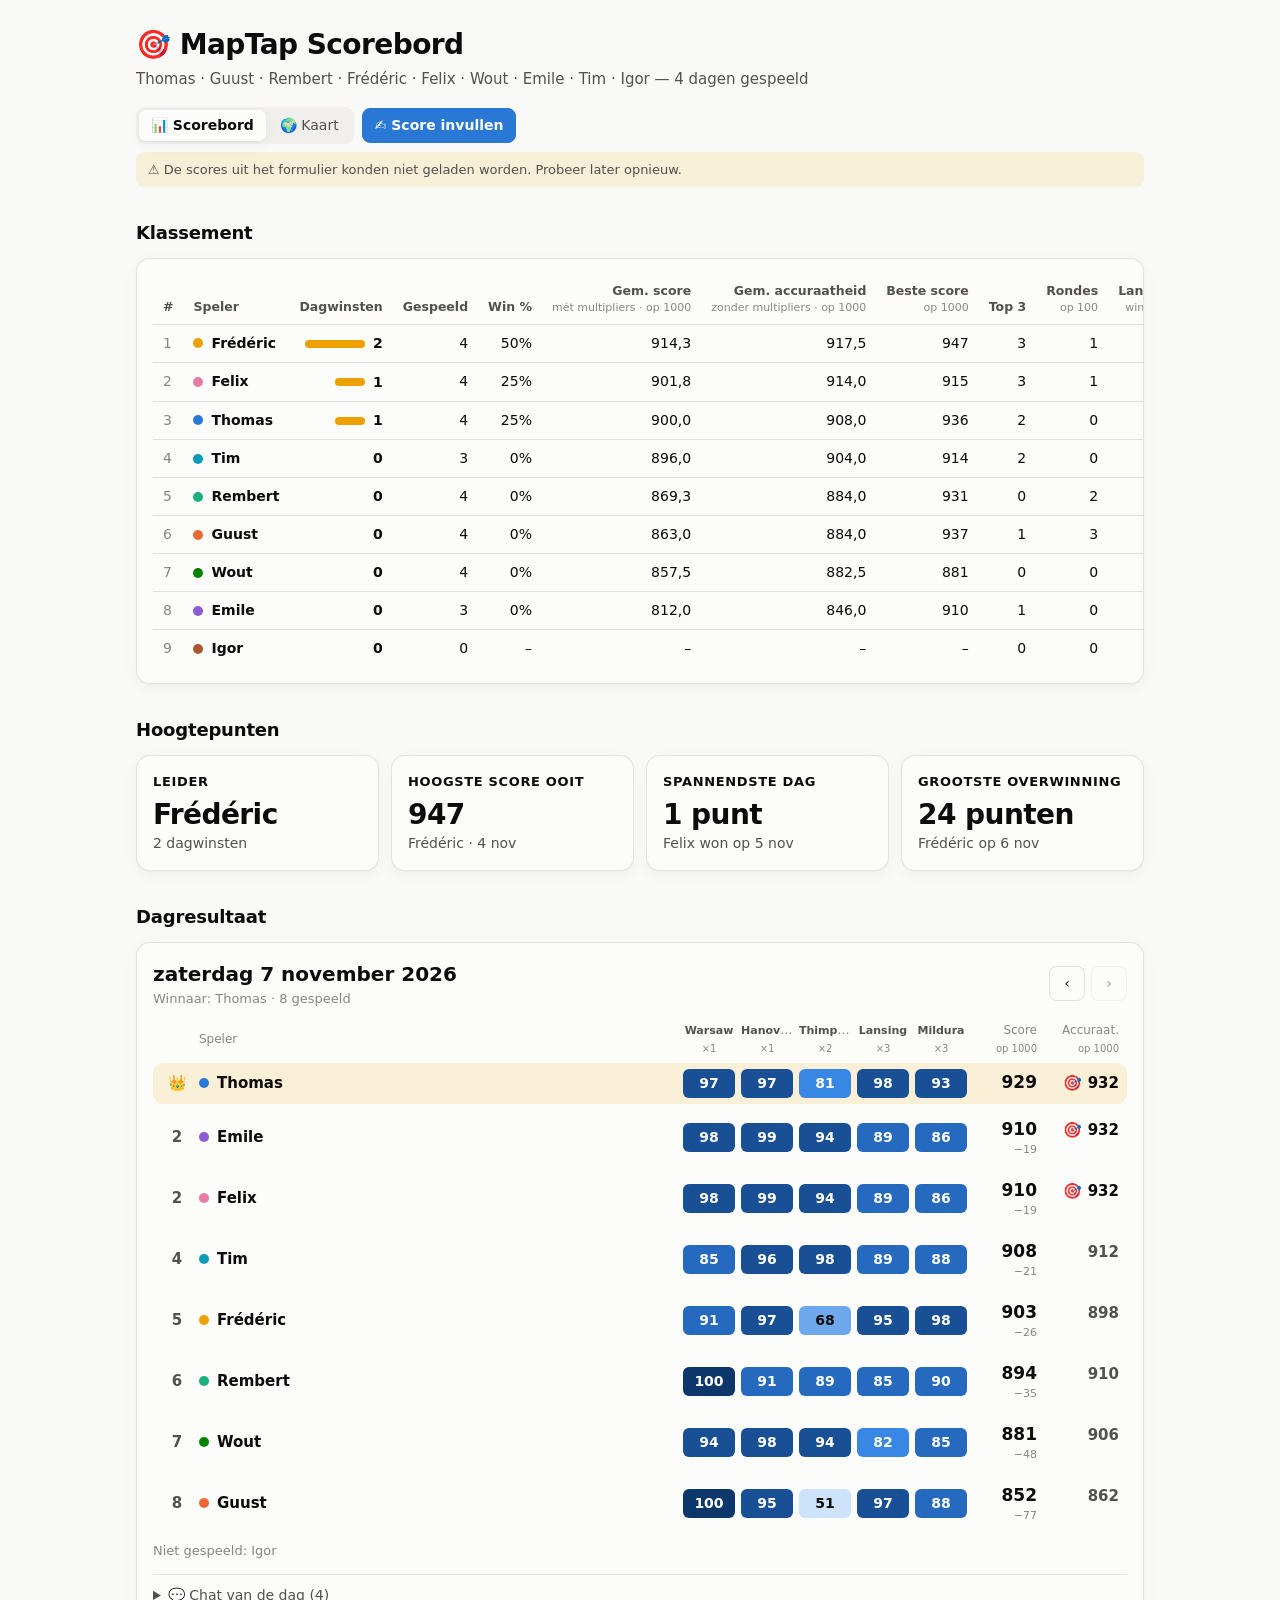
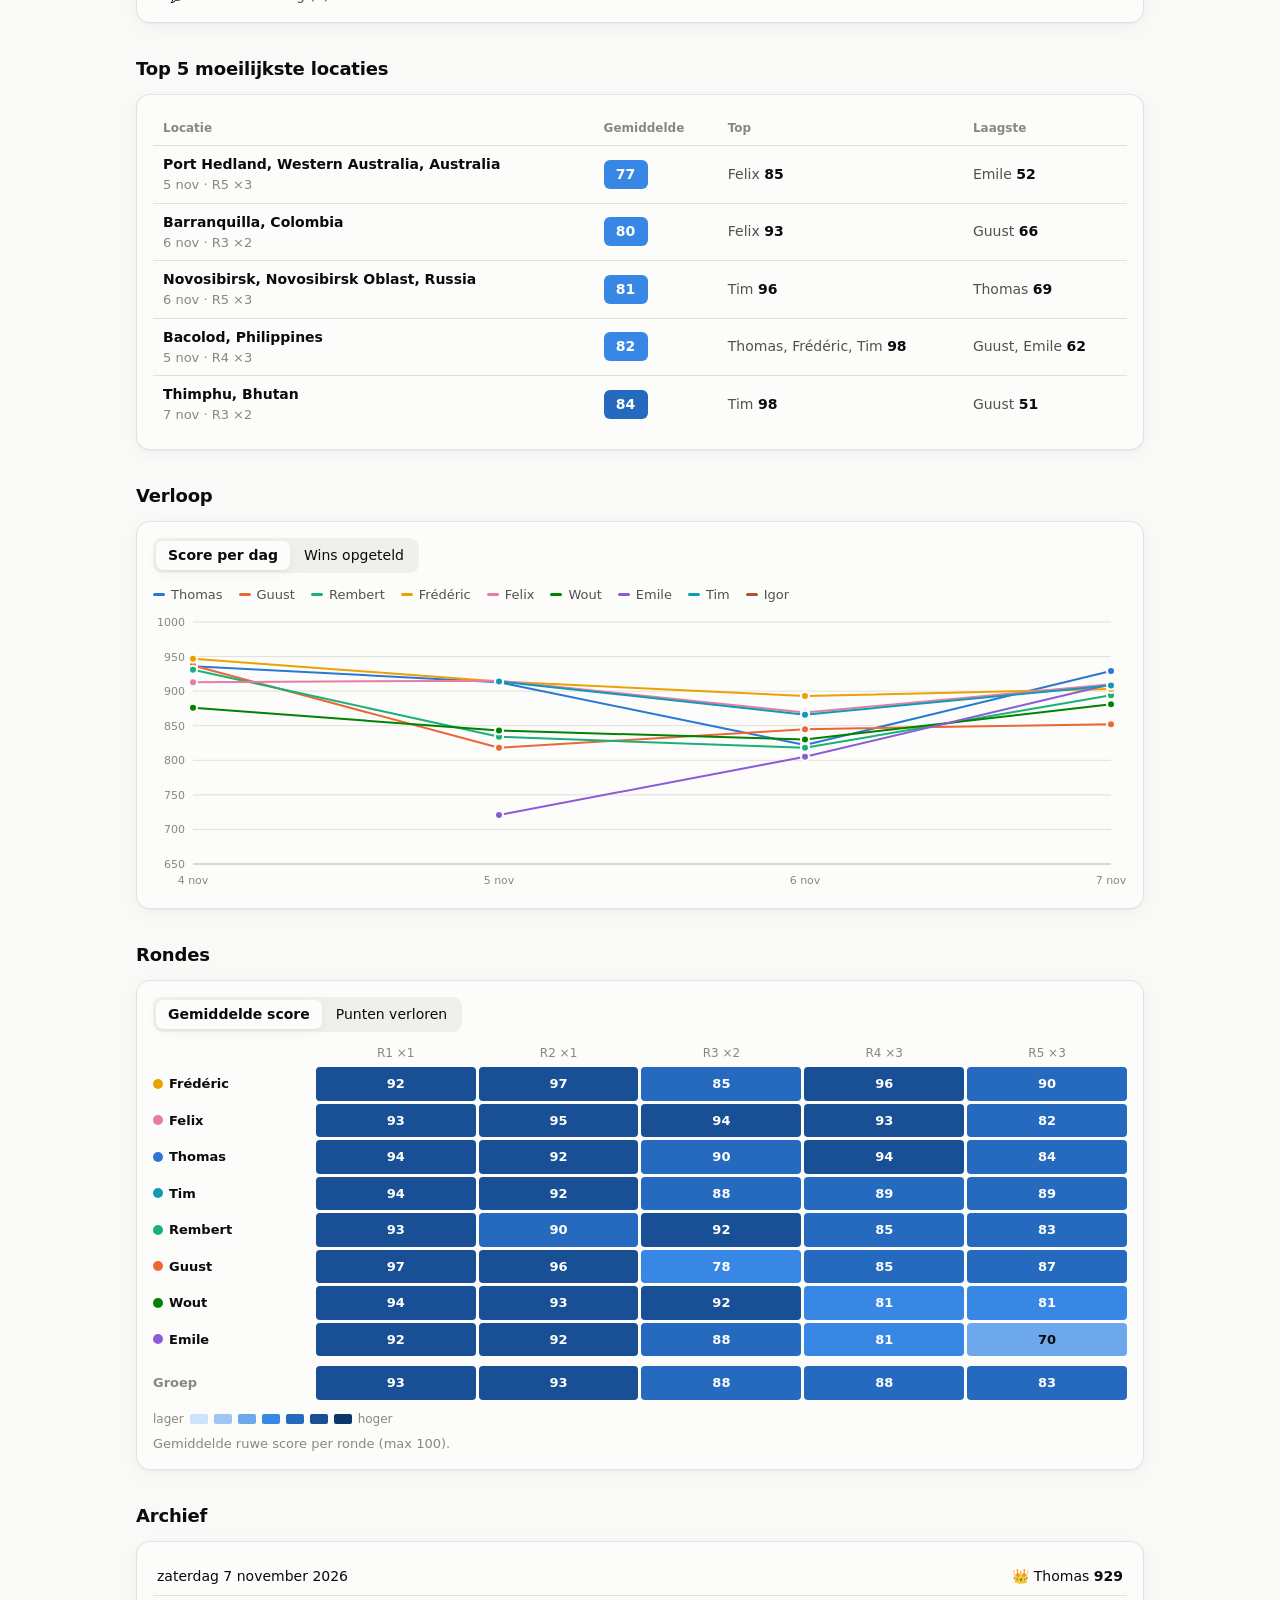
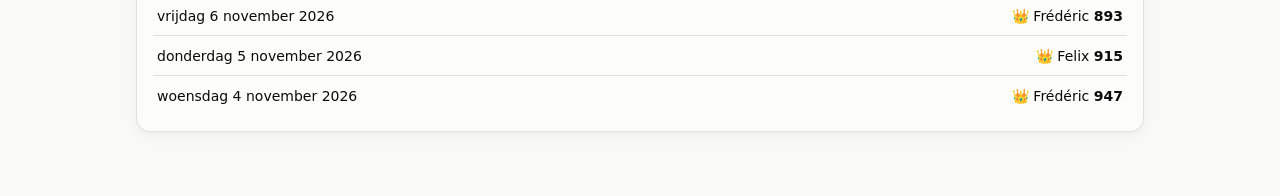
==== index.html @ 784cee04 "Knop Score invullen altijd zichtbaar, ook op de kaart Co-Authored-By: Claude Opus 5.5 <noreply@anthr" ====
<!doctype html>
<html lang="nl">
<head>
  <meta charset="utf-8">
  <meta name="viewport" content="width=device-width, initial-scale=1">
  <title>MapTap Scorebord</title>
  <link rel="icon" href="data:image/svg+xml,<svg xmlns='http://www.w3.org/2000/svg' viewBox='0 0 100 100'><text y='.9em' font-size='90'>🎯</text></svg>">
  <link rel="stylesheet" href="assets/style.css">
</head>
<body>
  <div class="wrap">
    <header class="top">
      <div>
        <h1>🎯 MapTap Scorebord</h1>
        <p id="subtitle">Laden…</p>
      </div>
      <div class="top-actions">
        <nav class="tabs nav" aria-label="Pagina's">
          <a href="index.html" aria-current="page">📊 Scorebord</a>
          <a href="kaart.html">🌍 Kaart</a>
        </nav>
        <a class="btn primary-link" id="form-link" href="https://docs.google.com/forms/d/e/1FAIpQLSeYSUEAxbxAwryLA-4SiXtxM5MdXwAJ_mon7DEaT60UFioa7w/viewform" target="_blank" rel="noopener">✍️ Score invullen</a>
        <a class="btn" id="admin-link" href="beheer.html" hidden>✏️ Scores invoeren</a>
      </div>
    </header>
    <div class="sheet-notes" id="sheet-notes" hidden></div>

    <section>
      <h2>Klassement</h2>
      <div class="card table-wrap" id="standings"></div>
    </section>

    <section>
      <h2>Hoogtepunten</h2>
      <div class="kpis" id="kpis"></div>
    </section>

    <section>
      <h2>Dagresultaat</h2>
      <div class="card" id="day"></div>
    </section>

    <section>
      <h2>Top 5 moeilijkste locaties</h2>
      <div class="card table-wrap" id="locations"></div>
    </section>

    <section>
      <h2>Verloop</h2>
      <div class="card">
        <div class="tabs" role="tablist" id="trend-tabs">
          <button role="tab" aria-selected="true" data-mode="score">Score per dag</button>
          <button role="tab" aria-selected="false" data-mode="wins">Wins opgeteld</button>
        </div>
        <div class="legend" id="trend-legend"></div>
        <div class="chart" id="trend"></div>
      </div>
    </section>

    <section>
      <h2>Rondes</h2>
      <div class="card">
        <div class="tabs" role="tablist" id="heat-tabs">
          <button role="tab" aria-selected="true" data-mode="avg">Gemiddelde score</button>
          <button role="tab" aria-selected="false" data-mode="lost">Punten verloren</button>
        </div>
        <div id="heat"></div>
      </div>
    </section>

    <section>
      <h2>Archief</h2>
      <div class="card list" id="archive"></div>
    </section>
  </div>
  <script type="module" src="assets/app.js"></script>
</body>
</html>
---- assets/style.css ----
:root {
  color-scheme: light;
  --page: #f9f9f7;
  --surface: #fcfcfb;
  --surface-2: #f0efec;
  --text: #0b0b0b;
  --text-2: #52514e;
  --muted: #898781;
  --grid: #e1e0d9;
  --axis: #c3c2b7;
  --border: rgba(11, 11, 11, 0.10);
  --accent: #2a78d6;
  --gold: #eda100;
  --good: #006300;
  --s1: #2a78d6; --s2: #eb6834; --s3: #1baf7a; --s4: #eda100; --s5: #e87ba4; --s6: #008300; --s7: #8b5cd6; --s8: #0f9bb8; --s9: #a8572e; --s10: #6b7280;
  --q1: #cde2fb; --q2: #9ec5f4; --q3: #6da7ec; --q4: #3987e5; --q5: #256abf; --q6: #184f95; --q7: #0d366b;
  --shadow: 0 1px 2px rgba(0, 0, 0, 0.04), 0 4px 16px rgba(0, 0, 0, 0.04);
}
@media (prefers-color-scheme: dark) {
  :root:not([data-theme="light"]) {
    color-scheme: dark;
    --page: #0d0d0d; --surface: #1a1a19; --surface-2: #242422;
    --text: #f0efec; --text-2: #c3c2b7; --muted: #898781;
    --grid: #2c2c2a; --axis: #383835; --border: rgba(255, 255, 255, 0.10);
    --accent: #3987e5; --gold: #c98500; --good: #0ca30c;
    --s1: #3987e5; --s2: #d95926; --s3: #199e70; --s4: #c98500; --s5: #d55181; --s6: #008300; --s7: #9d74e8; --s8: #22a9c4; --s9: #c9744a; --s10: #9ca3af;
    --shadow: none;
  }
}
:root[data-theme="dark"] {
  color-scheme: dark;
  --page: #0d0d0d; --surface: #1a1a19; --surface-2: #242422;
  --text: #f0efec; --text-2: #c3c2b7; --muted: #898781;
  --grid: #2c2c2a; --axis: #383835; --border: rgba(255, 255, 255, 0.10);
  --accent: #3987e5; --gold: #c98500; --good: #0ca30c;
  --s1: #3987e5; --s2: #d95926; --s3: #199e70; --s4: #c98500; --s5: #d55181; --s6: #008300; --s7: #9d74e8; --s8: #22a9c4; --s9: #c9744a; --s10: #9ca3af;
  --shadow: none;
}

* { box-sizing: border-box; }
[hidden] { display: none !important; }
html { -webkit-text-size-adjust: 100%; }
body {
  margin: 0;
  background: var(--page);
  color: var(--text);
  font: 15px/1.5 system-ui, -apple-system, "Segoe UI", sans-serif;
}
.wrap { max-width: 1040px; margin: 0 auto; padding: 24px 16px 64px; }

header.top { display: flex; align-items: flex-end; justify-content: space-between; gap: 16px; flex-wrap: wrap; margin-bottom: 8px; }
header.top h1 { margin: 0; font-size: 28px; letter-spacing: -0.02em; }
header.top p { margin: 2px 0 0; color: var(--text-2); }
.top-actions { display: flex; gap: 8px; }

section { margin-top: 32px; }
section > h2 { font-size: 18px; margin: 0 0 12px; letter-spacing: -0.01em; }
.card {
  background: var(--surface);
  border: 1px solid var(--border);
  border-radius: 14px;
  box-shadow: var(--shadow);
  padding: 16px;
}
.muted { color: var(--muted); }
.small { font-size: 13px; }
.num { font-variant-numeric: tabular-nums; }

button, .btn {
  font: inherit; font-size: 14px; color: var(--text);
  background: var(--surface); border: 1px solid var(--border); border-radius: 8px;
  padding: 6px 12px; cursor: pointer; text-decoration: none; display: inline-flex; align-items: center; gap: 6px;
}
button:hover, .btn:hover { background: var(--surface-2); }
button:disabled { opacity: 0.4; cursor: default; }
button.primary { background: var(--accent); border-color: var(--accent); color: #fff; }
button.primary:hover { filter: brightness(1.08); }

/* KPI's */
.kpis { display: grid; grid-template-columns: repeat(auto-fit, minmax(200px, 1fr)); gap: 12px; }
.kpi .label { font-size: 13px; font-weight: 700; color: var(--text); text-transform: uppercase; letter-spacing: 0.05em; }
.kpi .value { font-size: 28px; font-weight: 650; letter-spacing: -0.02em; line-height: 1.2; margin-top: 6px; }
.kpi .sub { font-size: 14px; color: var(--text-2); margin-top: 2px; }

/* Dagkaart */
.day-head { display: flex; align-items: center; justify-content: space-between; gap: 12px; margin-bottom: 12px; flex-wrap: wrap; }
.day-head h3 { margin: 0; font-size: 20px; }
.day-nav { display: flex; gap: 6px; }
.day-nav button { width: 36px; justify-content: center; padding: 6px 0; }

.ranking { display: grid; gap: 6px; }
.row {
  display: grid;
  grid-template-columns: 32px minmax(90px, 1fr) repeat(5, minmax(34px, 52px)) 64px 76px;
  gap: 6px; align-items: center;
  padding: 6px 8px; border-radius: 10px;
}
.row.head { color: var(--muted); font-size: 12px; padding-top: 0; padding-bottom: 0; }
.row.head > div { text-align: center; overflow: hidden; text-overflow: ellipsis; white-space: nowrap; }
.row.head > div:nth-child(2) { text-align: left; }
.row.winner { background: color-mix(in srgb, var(--gold) 14%, transparent); }
.rank { font-weight: 650; text-align: center; color: var(--text-2); }
.pname { font-weight: 600; display: flex; align-items: center; gap: 8px; min-width: 0; }
.pname span { overflow: hidden; text-overflow: ellipsis; white-space: nowrap; }
.dot { width: 10px; height: 10px; border-radius: 50%; flex: none; }
.cell {
  text-align: center; border-radius: 6px; padding: 4px 0; font-size: 14px; font-weight: 600;
  font-variant-numeric: tabular-nums;
}
.total { text-align: right; font-weight: 700; font-size: 17px; font-variant-numeric: tabular-nums; }
.acc { text-align: right; font-size: 15px; font-weight: 600; color: var(--text-2); font-variant-numeric: tabular-nums; align-self: start; padding-top: 3px; }
.acc.top { color: var(--text); }
.total { align-self: start; padding-top: 1px; }
.gap { display: block; font-size: 11px; font-weight: 500; color: var(--muted); }
.missing { margin-top: 10px; font-size: 13px; color: var(--muted); }
.loc-head { font-size: 11px; line-height: 1.2; color: var(--text-2); font-weight: 600; }
.loc-mult { font-size: 10px; }

details.chat { margin-top: 14px; border-top: 1px solid var(--border); padding-top: 10px; }
details.chat summary { cursor: pointer; color: var(--text-2); font-size: 14px; }
.msgs { display: grid; gap: 4px; margin-top: 8px; }
.msg { font-size: 14px; }
.msg b { font-weight: 600; margin-right: 6px; }

/* Klassement */
.table-wrap { overflow-x: auto; }
table { width: 100%; border-collapse: collapse; font-size: 14px; }
th, td { padding: 8px 10px; text-align: right; white-space: nowrap; font-variant-numeric: tabular-nums; }
th { font-size: 12px; font-weight: 600; color: var(--muted); border-bottom: 1px solid var(--grid); }
td { border-bottom: 1px solid var(--grid); }
tr:last-child td { border-bottom: none; }
th:nth-child(-n+2), td:nth-child(-n+2) { text-align: left; }
td.player { font-weight: 600; }
.standings th { vertical-align: bottom; line-height: 1.3; color: var(--text-2); font-size: 12.5px; }
.standings th span { font-weight: 400; color: var(--muted); font-size: 11px; }
.loc-table th, .loc-table td { text-align: left; vertical-align: middle; }
.loc-table td { white-space: normal; }
.loc-table td:first-child { min-width: 160px; }
.loc-table .cell.avg { display: inline-block; min-width: 44px; }
.loc-table .who { color: var(--text-2); }
.winbar { display: inline-flex; align-items: center; gap: 8px; }
.winbar i { display: inline-block; height: 8px; border-radius: 4px; background: var(--gold); min-width: 2px; }

/* Grafieken */
.tabs { display: inline-flex; background: var(--surface-2); border-radius: 9px; padding: 3px; gap: 2px; margin-bottom: 12px; }
.tabs button { border: none; background: transparent; padding: 4px 12px; border-radius: 7px; }
.tabs button[aria-selected="true"] { background: var(--surface); box-shadow: var(--shadow); font-weight: 600; }
.legend { display: flex; flex-wrap: wrap; gap: 6px 16px; font-size: 13px; color: var(--text-2); margin-bottom: 8px; }
.legend span { display: inline-flex; align-items: center; gap: 6px; }
.legend i { width: 12px; height: 3px; border-radius: 2px; display: inline-block; }
.chart { position: relative; }
.chart svg { display: block; width: 100%; height: auto; overflow: visible; }
.chart text { fill: var(--muted); font-size: 11px; font-family: inherit; }
.tooltip {
  position: absolute; pointer-events: none; z-index: 5;
  background: var(--surface); border: 1px solid var(--border); border-radius: 8px; box-shadow: 0 4px 16px rgba(0,0,0,.12);
  padding: 8px 10px; font-size: 13px; min-width: 140px; opacity: 0; transition: opacity .1s;
}
.tooltip.show { opacity: 1; }
.tooltip .t { font-weight: 600; margin-bottom: 4px; }
.tooltip .r { display: flex; justify-content: space-between; gap: 12px; align-items: center; }
.tooltip .r span { display: inline-flex; align-items: center; gap: 6px; color: var(--text-2); }
.tooltip .r b { font-variant-numeric: tabular-nums; }

.grid2 { display: grid; grid-template-columns: 1fr 1fr; gap: 12px; }
@media (max-width: 760px) { .grid2 { grid-template-columns: 1fr; } }

.heat { display: grid; grid-template-columns: minmax(80px, 1fr) repeat(5, minmax(40px, 1fr)); gap: 3px; font-size: 13px; }
.heat .h { color: var(--muted); font-size: 12px; text-align: center; padding-bottom: 2px; }
.heat .n { font-weight: 600; display: flex; align-items: center; gap: 6px; min-width: 0; }
.heat .n span { overflow: hidden; text-overflow: ellipsis; white-space: nowrap; }
.heat .c { text-align: center; padding: 7px 0; border-radius: 4px; font-weight: 600; font-variant-numeric: tabular-nums; position: relative; }
.heat .sep { grid-column: 1 / -1; height: 4px; }
.scale { display: flex; align-items: center; gap: 6px; font-size: 12px; color: var(--muted); margin-top: 10px; }
.scale i { width: 18px; height: 10px; border-radius: 2px; display: inline-block; }

.list { display: grid; gap: 2px; }
.list .li { display: flex; justify-content: space-between; gap: 12px; padding: 8px 4px; border-bottom: 1px solid var(--grid); font-size: 14px; }
.list .li:last-child { border-bottom: none; }
.list button.li { width: 100%; border: none; border-bottom: 1px solid var(--grid); border-radius: 0; background: transparent; text-align: left; }
.list button.li:hover { background: var(--surface-2); }
.empty { color: var(--muted); font-size: 14px; padding: 8px 0; }

@media (max-width: 560px) {
  .row { grid-template-columns: 18px minmax(52px, 1fr) repeat(5, minmax(26px, 1fr)) 40px 46px; gap: 3px; padding: 6px 4px; }
  .acc { font-size: 13px; }
  .cell { font-size: 12px; }
  .total { font-size: 15px; }
  .pname .dot { display: none; }
  header.top h1 { font-size: 24px; }
}

/* Navigatie tussen pagina's */
.top-actions { align-items: center; flex-wrap: wrap; }
.tabs.nav { margin-bottom: 0; }
.tabs.nav a { color: var(--text-2); text-decoration: none; padding: 5px 12px; border-radius: 7px; font-size: 14px; }
.tabs.nav a:hover { color: var(--text); }
.tabs.nav a[aria-current="page"] { background: var(--surface); box-shadow: var(--shadow); color: var(--text); font-weight: 600; }

/* Kaart */
.map { position: relative; }
.map svg { display: block; width: 100%; height: auto; }
.map .sea { fill: color-mix(in srgb, var(--accent) 6%, var(--surface)); stroke: var(--grid); }
.map .cont { stroke: var(--surface); stroke-width: 1; stroke-linejoin: round; cursor: pointer; transition: opacity .12s; outline: none; }
.map .cont.empty { stroke: var(--axis); }
.map svg:hover .cont:not(.active), .map svg:has(.cont.active) .cont:not(.active) { opacity: .55; }
.map .cont.active { stroke: var(--text); stroke-width: 1.5; }
.map .tooltip { min-width: 180px; }
.map .tooltip .dot { width: 8px; height: 8px; }
.cont-grid { display: grid; grid-template-columns: repeat(auto-fill, minmax(280px, 1fr)); gap: 12px; }
.cont-card h3 { margin: 0 0 10px; font-size: 16px; }
.bars { display: grid; gap: 6px; }
.bar-row { display: grid; grid-template-columns: minmax(90px, 130px) 1fr 40px; gap: 8px; align-items: center; font-size: 14px; }
.bar-row .pname { font-weight: 500; }
.bar-row.lead .pname { font-weight: 700; }
.bar-row b { text-align: right; }
.bar { height: 8px; background: var(--surface-2); border-radius: 4px; overflow: hidden; }
.bar i { display: block; height: 100%; border-radius: 4px; }
.btn.primary-link { background: var(--accent); border-color: var(--accent); color: #fff; font-weight: 600; }
.btn.primary-link:hover { filter: brightness(1.08); background: var(--accent); }
.sheet-notes { margin-top: 8px; font-size: 13px; color: var(--text-2); background: color-mix(in srgb, var(--gold) 12%, transparent); border-radius: 8px; padding: 8px 12px; display: grid; gap: 2px; }
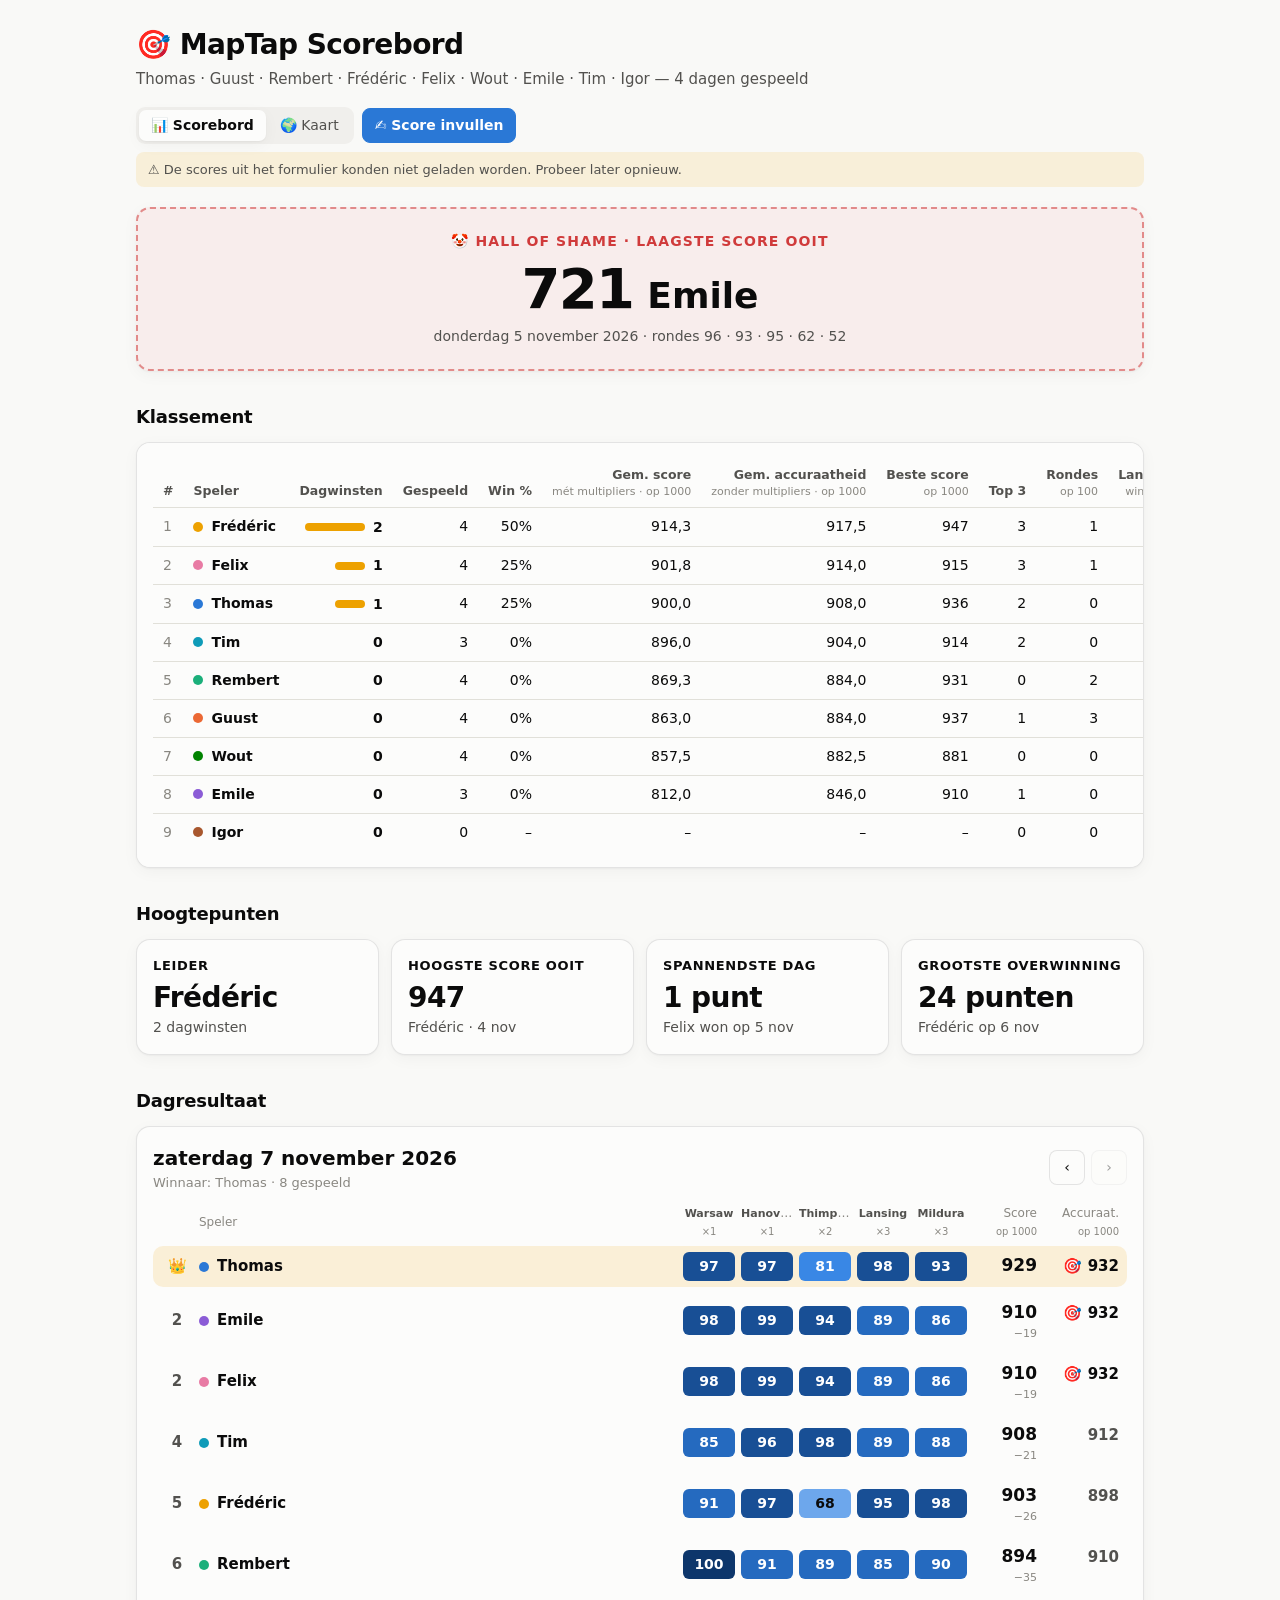
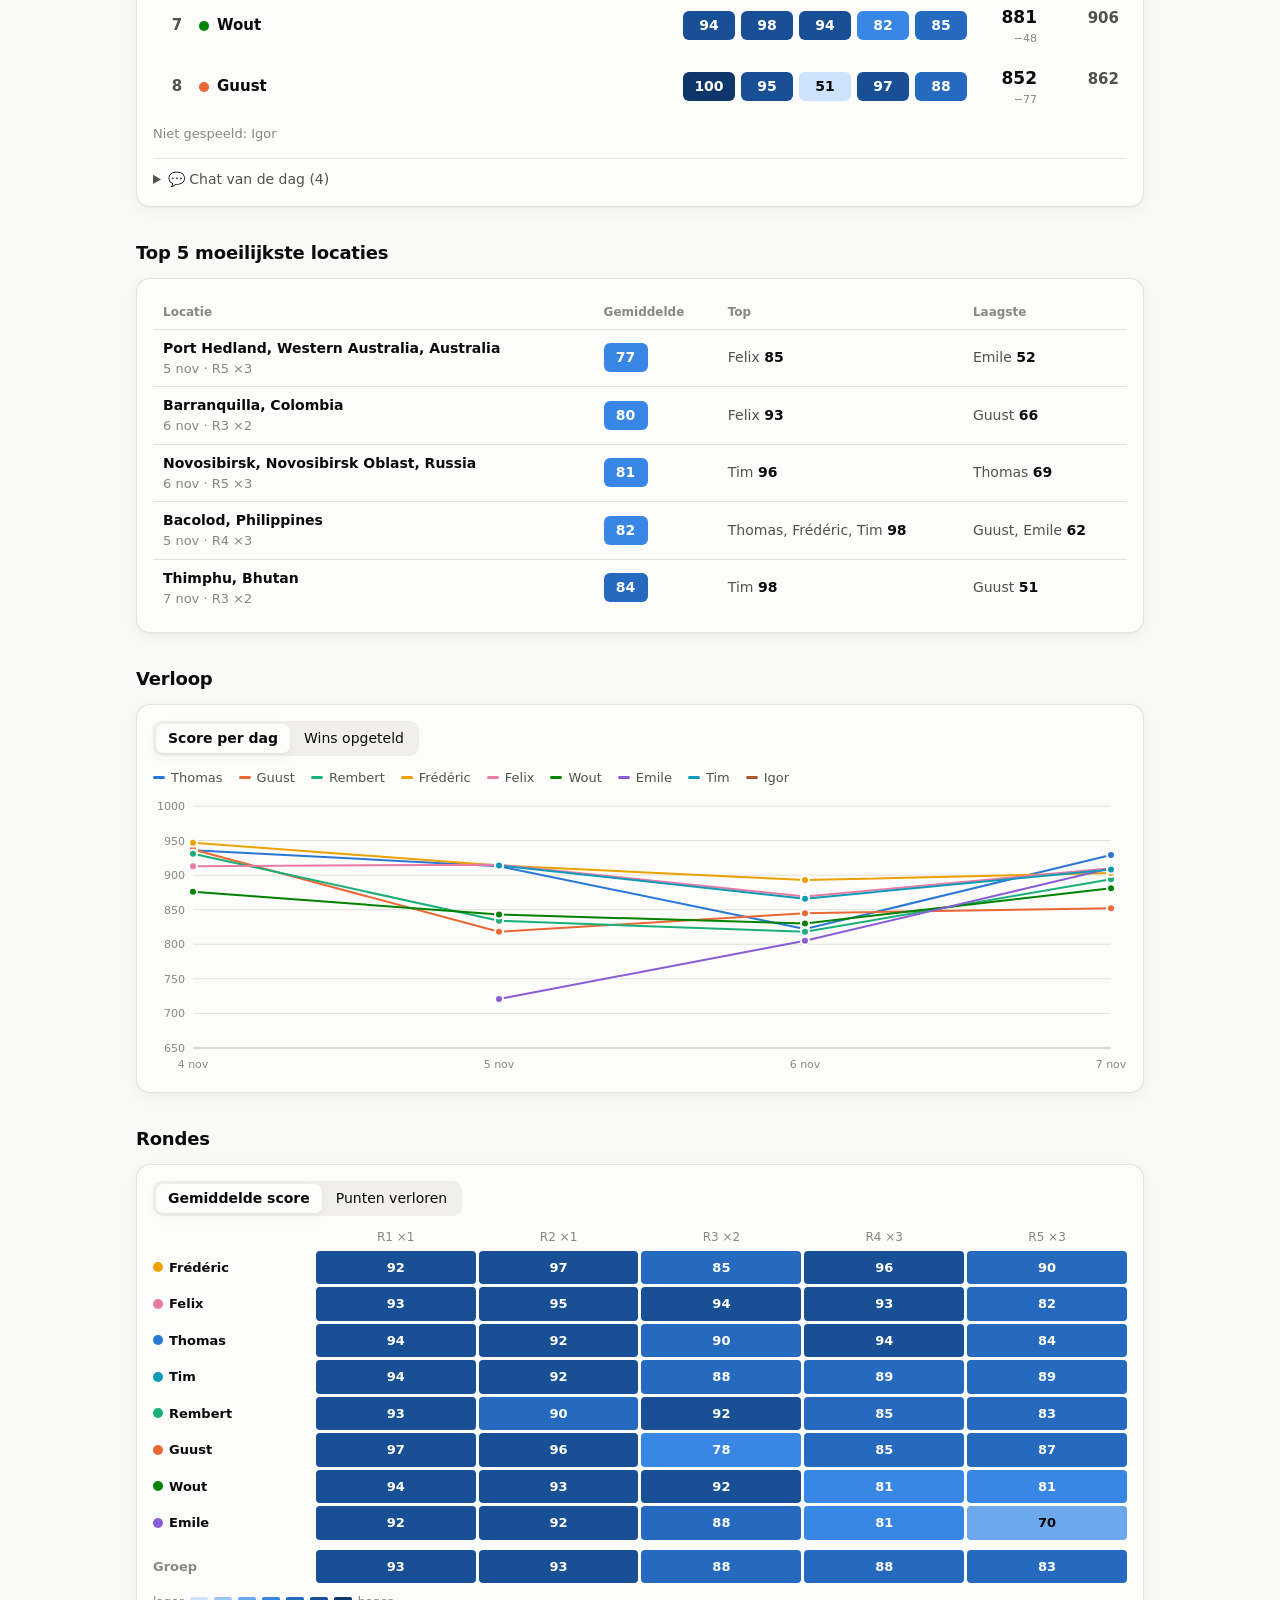
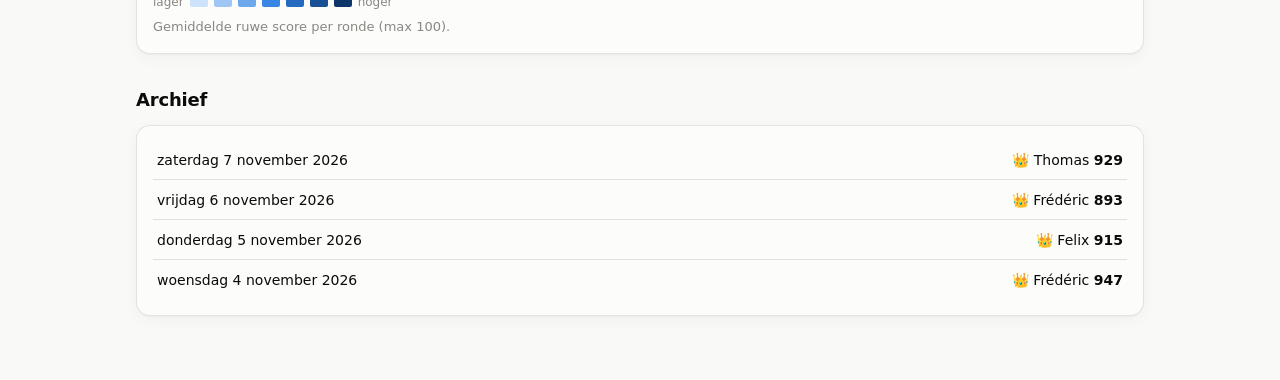
==== commit 258c28fe: "Tijdelijke Hall of Shame: laagste score ooit bovenaan Co-Authored-By: Claude Opus 5.5 <noreply@anthr" ====
--- a/index.html
+++ b/index.html
@@ -24,6 +24,7 @@
       </div>
     </header>
     <div class="sheet-notes" id="sheet-notes" hidden></div>
+    <div class="card shame" id="shame" hidden></div>
 
     <section>
       <h2>Klassement</h2>
--- a/assets/style.css
+++ b/assets/style.css
@@ -219,3 +219,12 @@
 .btn.primary-link { background: var(--accent); border-color: var(--accent); color: #fff; font-weight: 600; }
 .btn.primary-link:hover { filter: brightness(1.08); background: var(--accent); }
 .sheet-notes { margin-top: 8px; font-size: 13px; color: var(--text-2); background: color-mix(in srgb, var(--gold) 12%, transparent); border-radius: 8px; padding: 8px 12px; display: grid; gap: 2px; }
+
+/* Hall of Shame (tijdelijk) */
+.shame { margin-top: 20px; text-align: center; padding: 22px 16px; border: 2px dashed color-mix(in srgb, #d03b3b 55%, transparent); background: color-mix(in srgb, #d03b3b 8%, var(--surface)); }
+.shame-label { font-size: 14px; font-weight: 700; text-transform: uppercase; letter-spacing: .08em; color: #d03b3b; }
+.shame-value { margin-top: 6px; line-height: 1.1; display: flex; justify-content: center; align-items: baseline; gap: 14px; flex-wrap: wrap; }
+.shame-score { font-size: 56px; font-weight: 800; letter-spacing: -0.03em; font-variant-numeric: tabular-nums; }
+.shame-name { font-size: 36px; font-weight: 700; }
+.shame-sub { margin-top: 6px; color: var(--text-2); font-size: 14px; }
+@media (max-width: 560px) { .shame-score { font-size: 44px; } .shame-name { font-size: 28px; } }
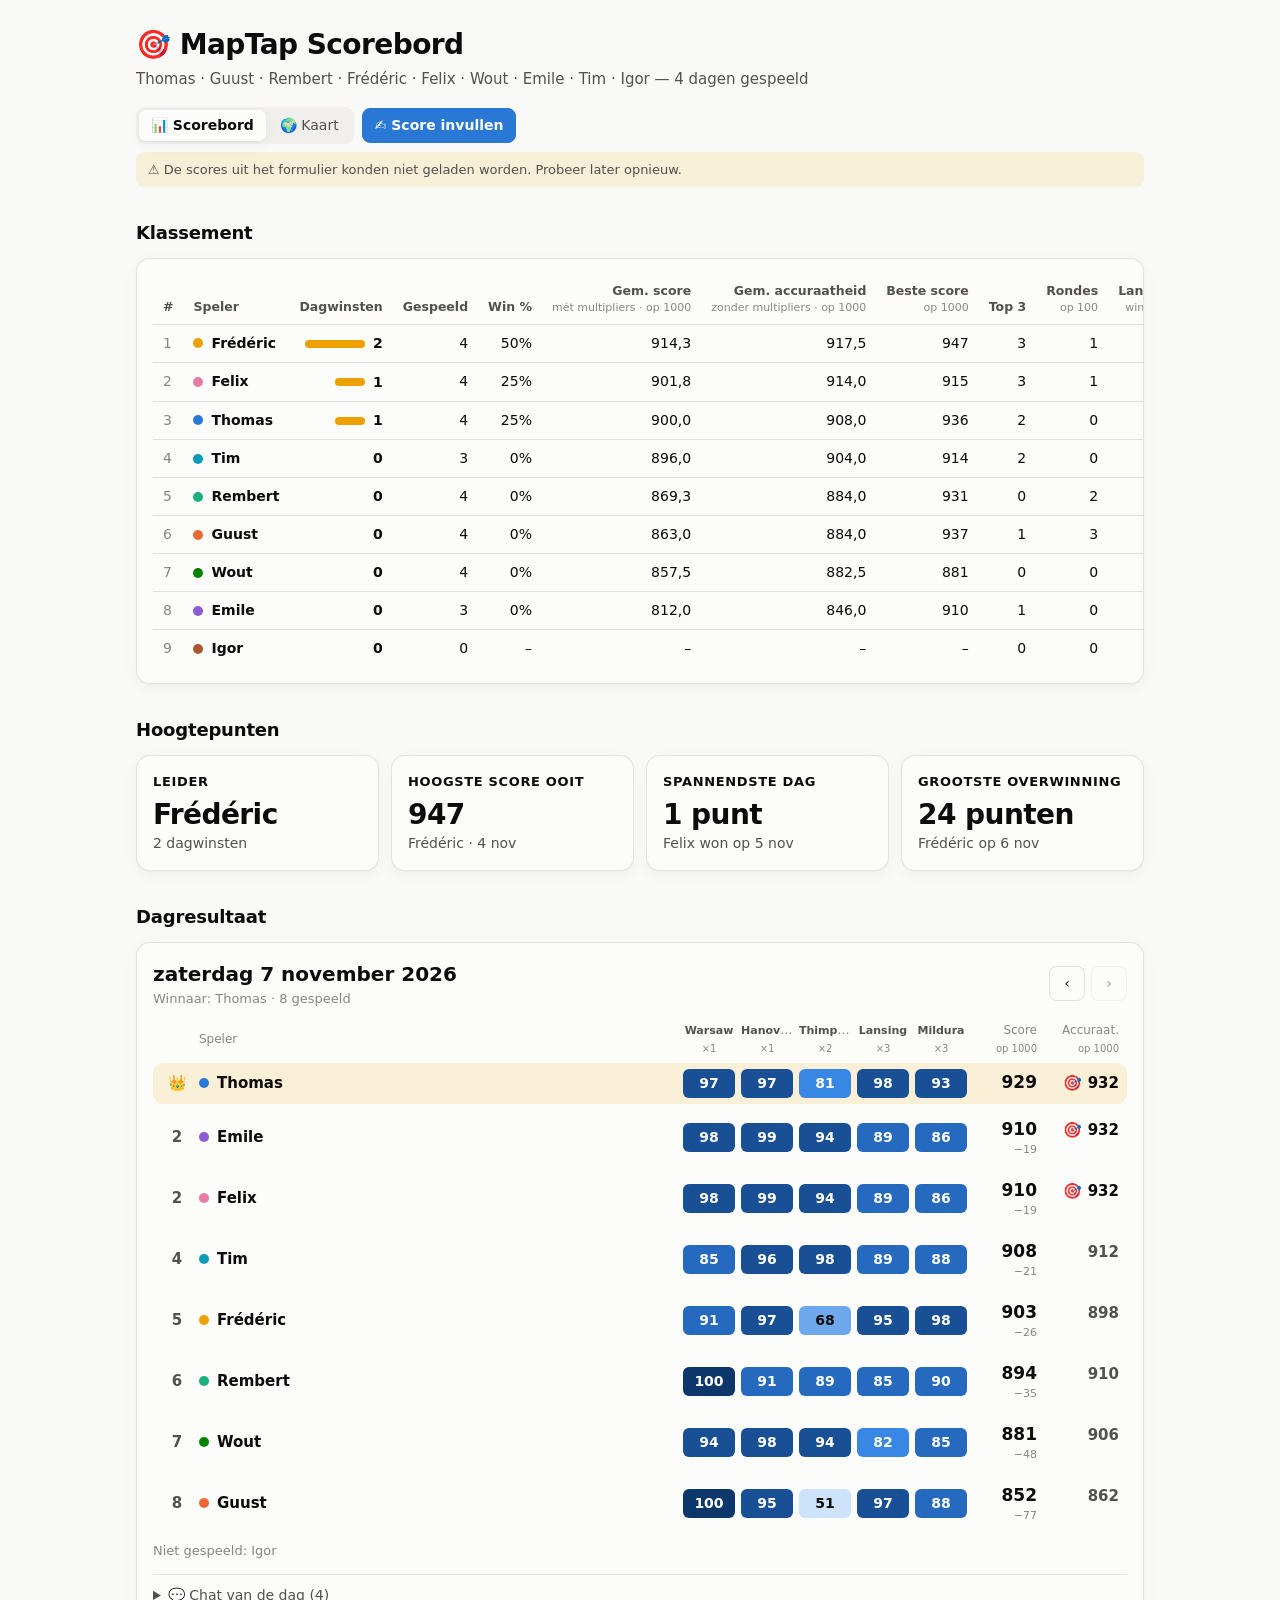
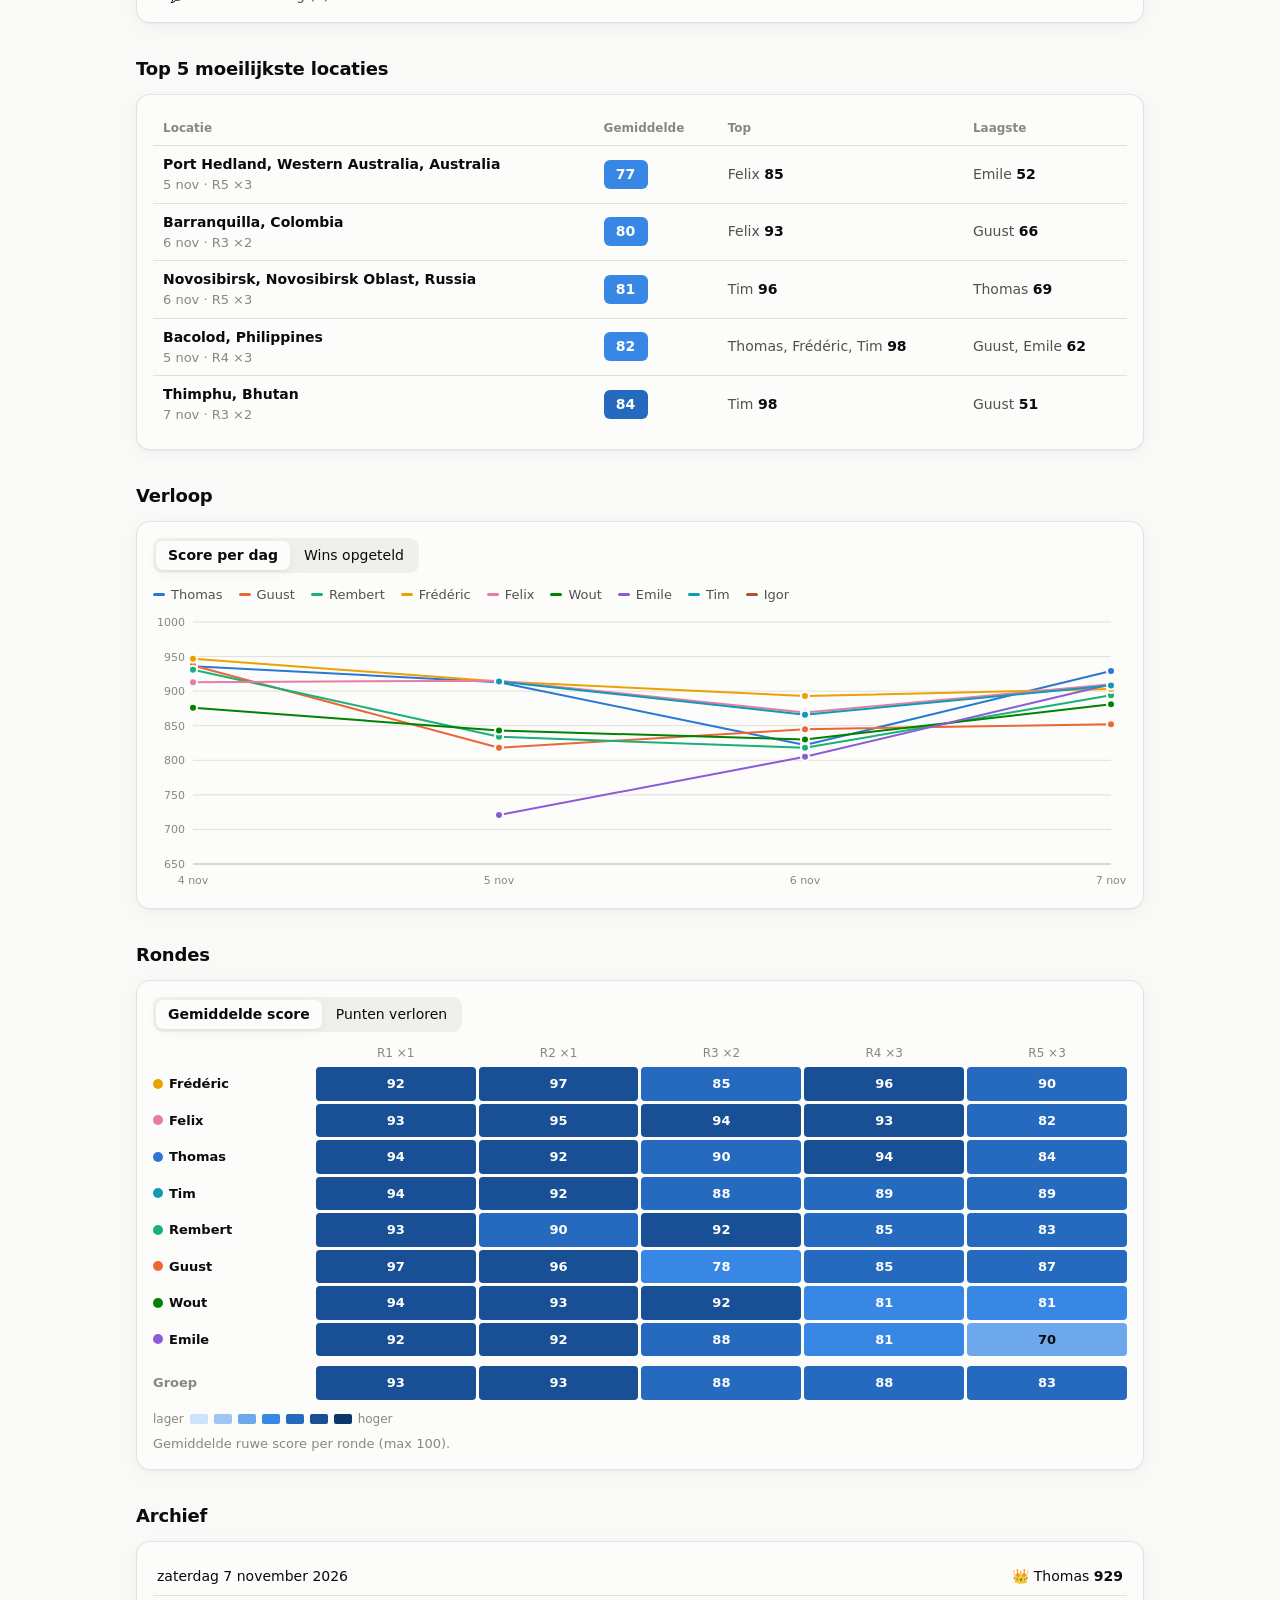
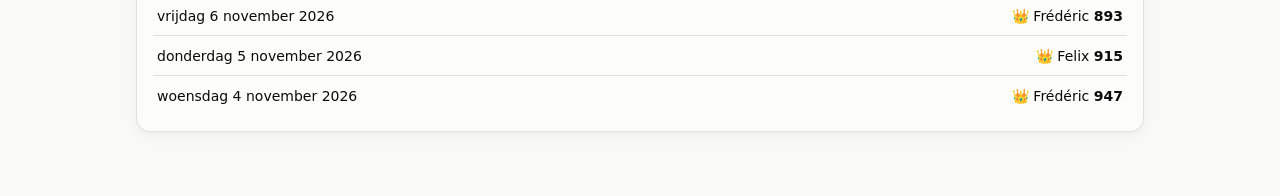
==== commit 49df1cc6: "Hall of Shame weer weg Co-Authored-By: Claude Opus 5.5 <noreply@anthropic.com>" ====
--- a/index.html
+++ b/index.html
@@ -5,7 +5,7 @@
   <meta name="viewport" content="width=device-width, initial-scale=1">
   <title>MapTap Scorebord</title>
   <link rel="icon" href="data:image/svg+xml,<svg xmlns='http://www.w3.org/2000/svg' viewBox='0 0 100 100'><text y='.9em' font-size='90'>🎯</text></svg>">
-  <link rel="stylesheet" href="assets/style.css">
+  <link rel="stylesheet" href="assets/style.css?v=mwb3slnt">
 </head>
 <body>
   <div class="wrap">
@@ -24,7 +24,6 @@
       </div>
     </header>
     <div class="sheet-notes" id="sheet-notes" hidden></div>
-    <div class="card shame" id="shame" hidden></div>
 
     <section>
       <h2>Klassement</h2>
@@ -74,6 +73,6 @@
       <div class="card list" id="archive"></div>
     </section>
   </div>
-  <script type="module" src="assets/app.js"></script>
+  <script type="module" src="assets/app.js?v=mwb3slnt"></script>
 </body>
 </html>
--- a/assets/style.css
+++ b/assets/style.css
@@ -219,12 +219,3 @@
 .btn.primary-link { background: var(--accent); border-color: var(--accent); color: #fff; font-weight: 600; }
 .btn.primary-link:hover { filter: brightness(1.08); background: var(--accent); }
 .sheet-notes { margin-top: 8px; font-size: 13px; color: var(--text-2); background: color-mix(in srgb, var(--gold) 12%, transparent); border-radius: 8px; padding: 8px 12px; display: grid; gap: 2px; }
-
-/* Hall of Shame (tijdelijk) */
-.shame { margin-top: 20px; text-align: center; padding: 22px 16px; border: 2px dashed color-mix(in srgb, #d03b3b 55%, transparent); background: color-mix(in srgb, #d03b3b 8%, var(--surface)); }
-.shame-label { font-size: 14px; font-weight: 700; text-transform: uppercase; letter-spacing: .08em; color: #d03b3b; }
-.shame-value { margin-top: 6px; line-height: 1.1; display: flex; justify-content: center; align-items: baseline; gap: 14px; flex-wrap: wrap; }
-.shame-score { font-size: 56px; font-weight: 800; letter-spacing: -0.03em; font-variant-numeric: tabular-nums; }
-.shame-name { font-size: 36px; font-weight: 700; }
-.shame-sub { margin-top: 6px; color: var(--text-2); font-size: 14px; }
-@media (max-width: 560px) { .shame-score { font-size: 44px; } .shame-name { font-size: 28px; } }
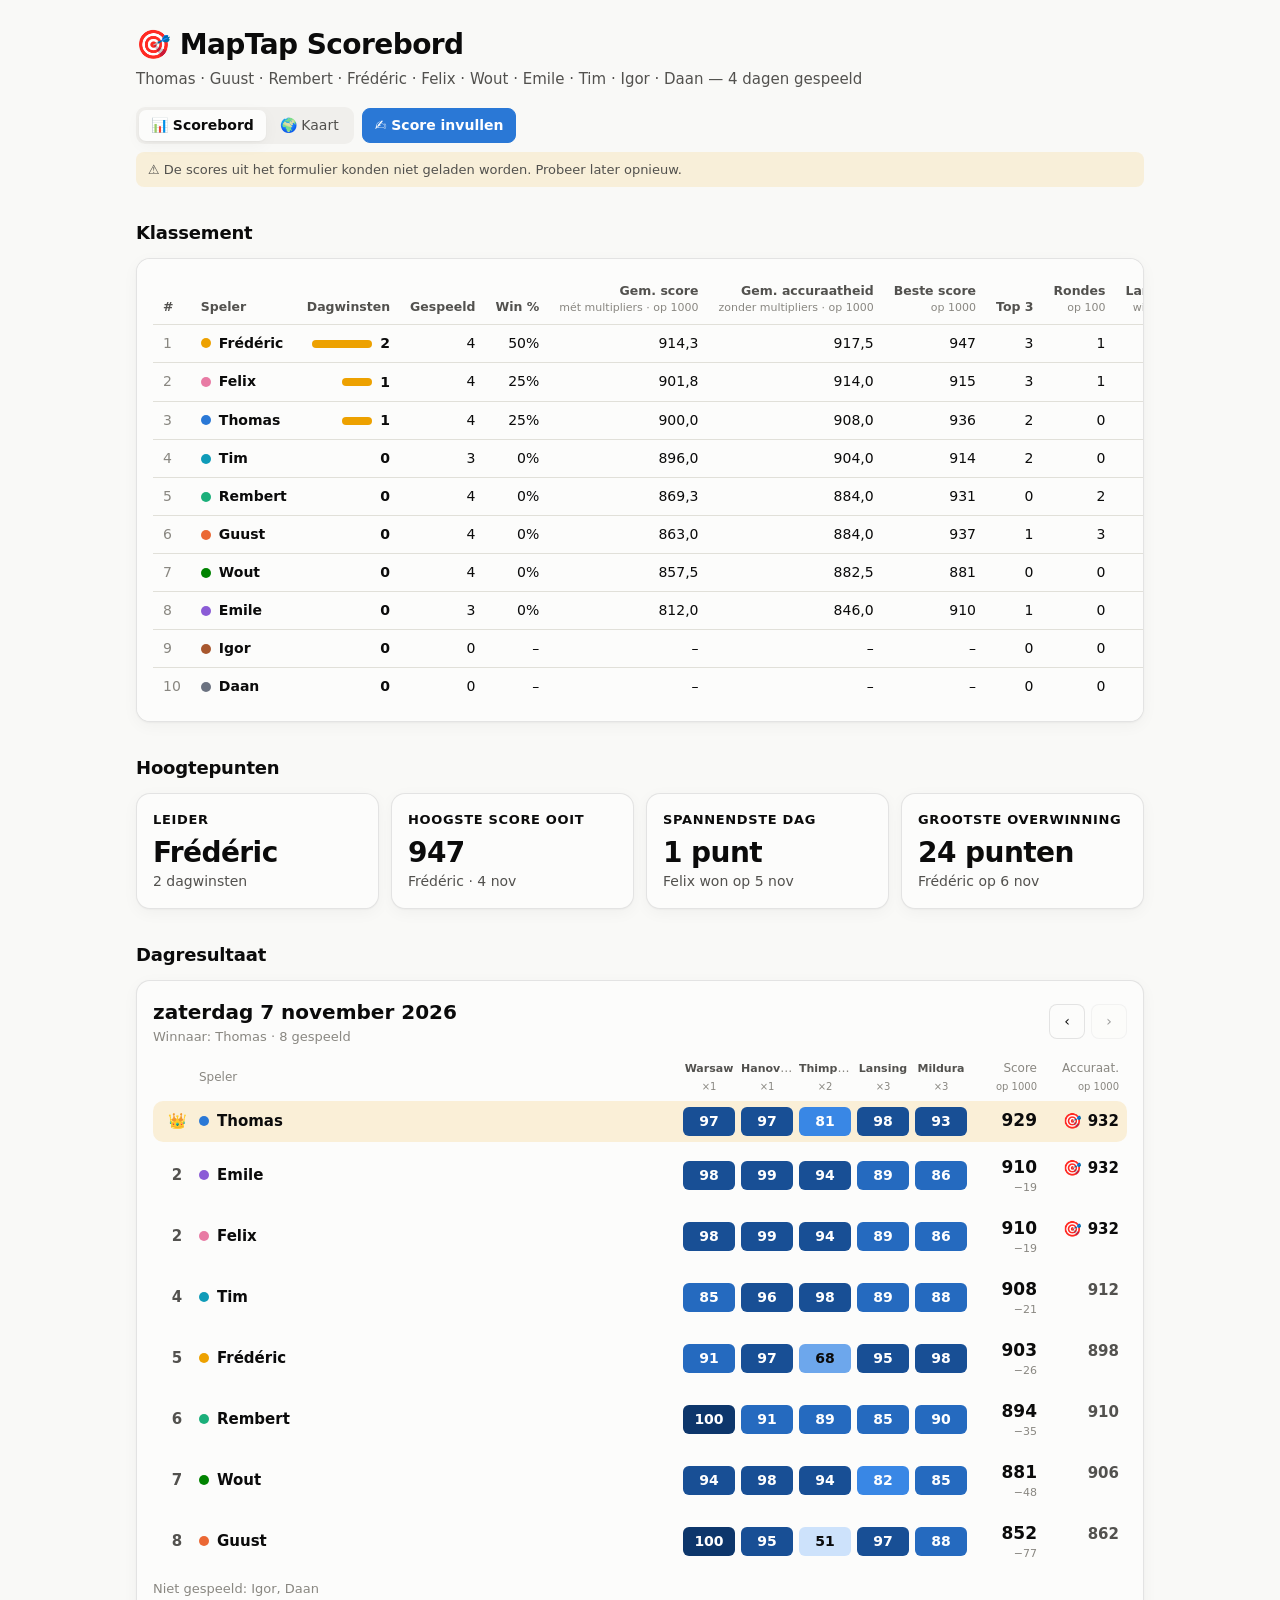
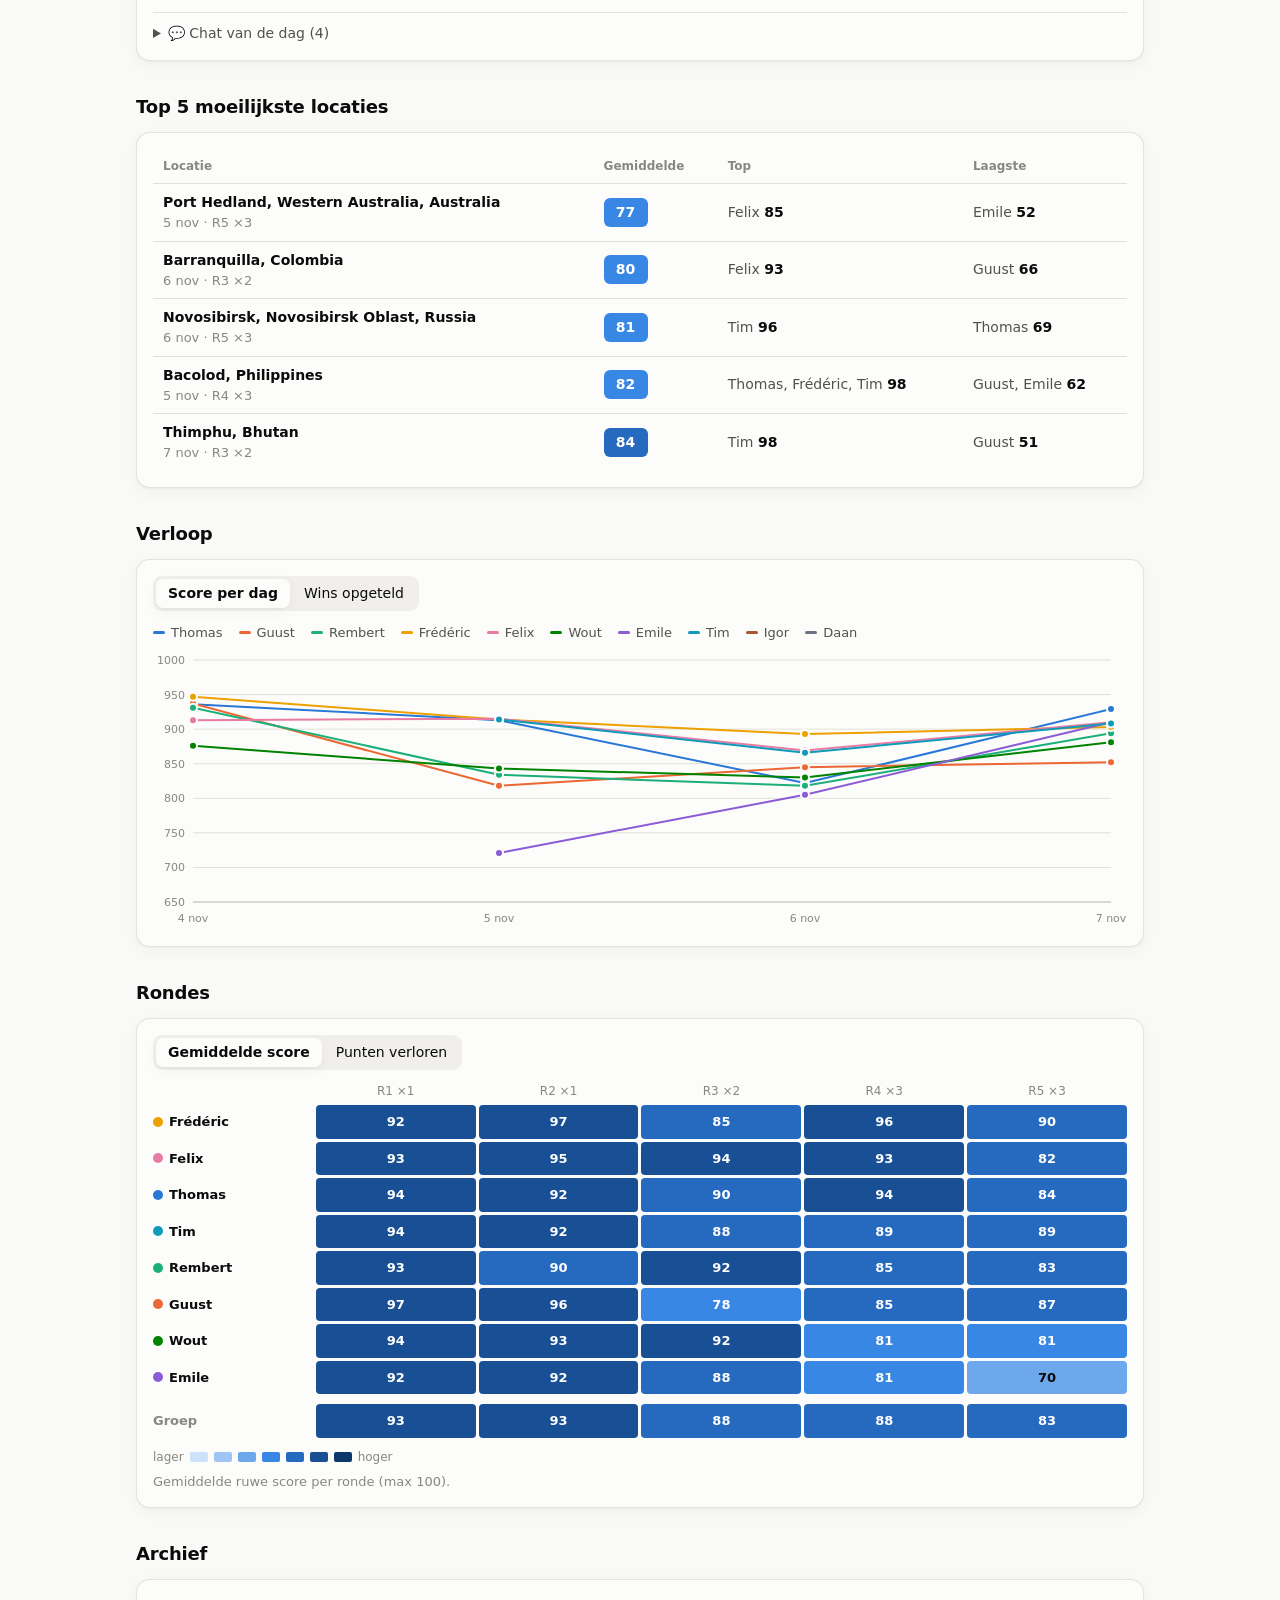
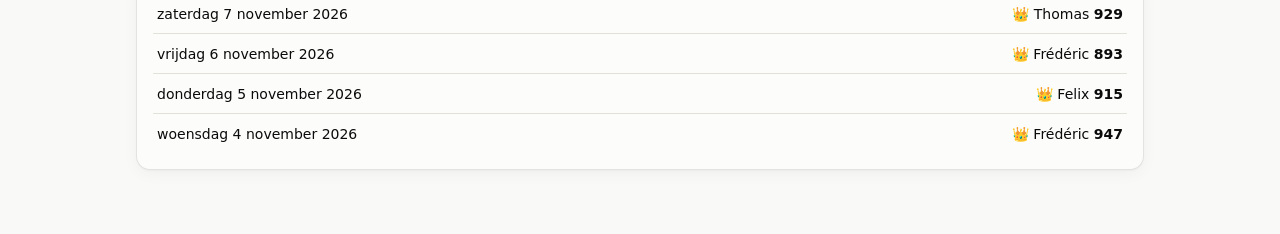
==== commit 5a7f74a8: "Kaart: leider pas vanaf 5 gespeelde locaties in een continent Co-Authored-By: Claude Opus 5.5 <norep" ====
--- a/index.html
+++ b/index.html
@@ -5,7 +5,7 @@
   <meta name="viewport" content="width=device-width, initial-scale=1">
   <title>MapTap Scorebord</title>
   <link rel="icon" href="data:image/svg+xml,<svg xmlns='http://www.w3.org/2000/svg' viewBox='0 0 100 100'><text y='.9em' font-size='90'>🎯</text></svg>">
-  <link rel="stylesheet" href="assets/style.css?v=mwb3slnt">
+  <link rel="stylesheet" href="assets/style.css?v=mwov0h63">
 </head>
 <body>
   <div class="wrap">
@@ -73,6 +73,6 @@
       <div class="card list" id="archive"></div>
     </section>
   </div>
-  <script type="module" src="assets/app.js?v=mwb3slnt"></script>
+  <script type="module" src="assets/app.js?v=mwov0h63"></script>
 </body>
 </html>
--- a/assets/style.css
+++ b/assets/style.css
@@ -219,3 +219,4 @@
 .btn.primary-link { background: var(--accent); border-color: var(--accent); color: #fff; font-weight: 600; }
 .btn.primary-link:hover { filter: brightness(1.08); background: var(--accent); }
 .sheet-notes { margin-top: 8px; font-size: 13px; color: var(--text-2); background: color-mix(in srgb, var(--gold) 12%, transparent); border-radius: 8px; padding: 8px 12px; display: grid; gap: 2px; }
+.bar-row.unq, .tooltip .r.unq { opacity: .5; }
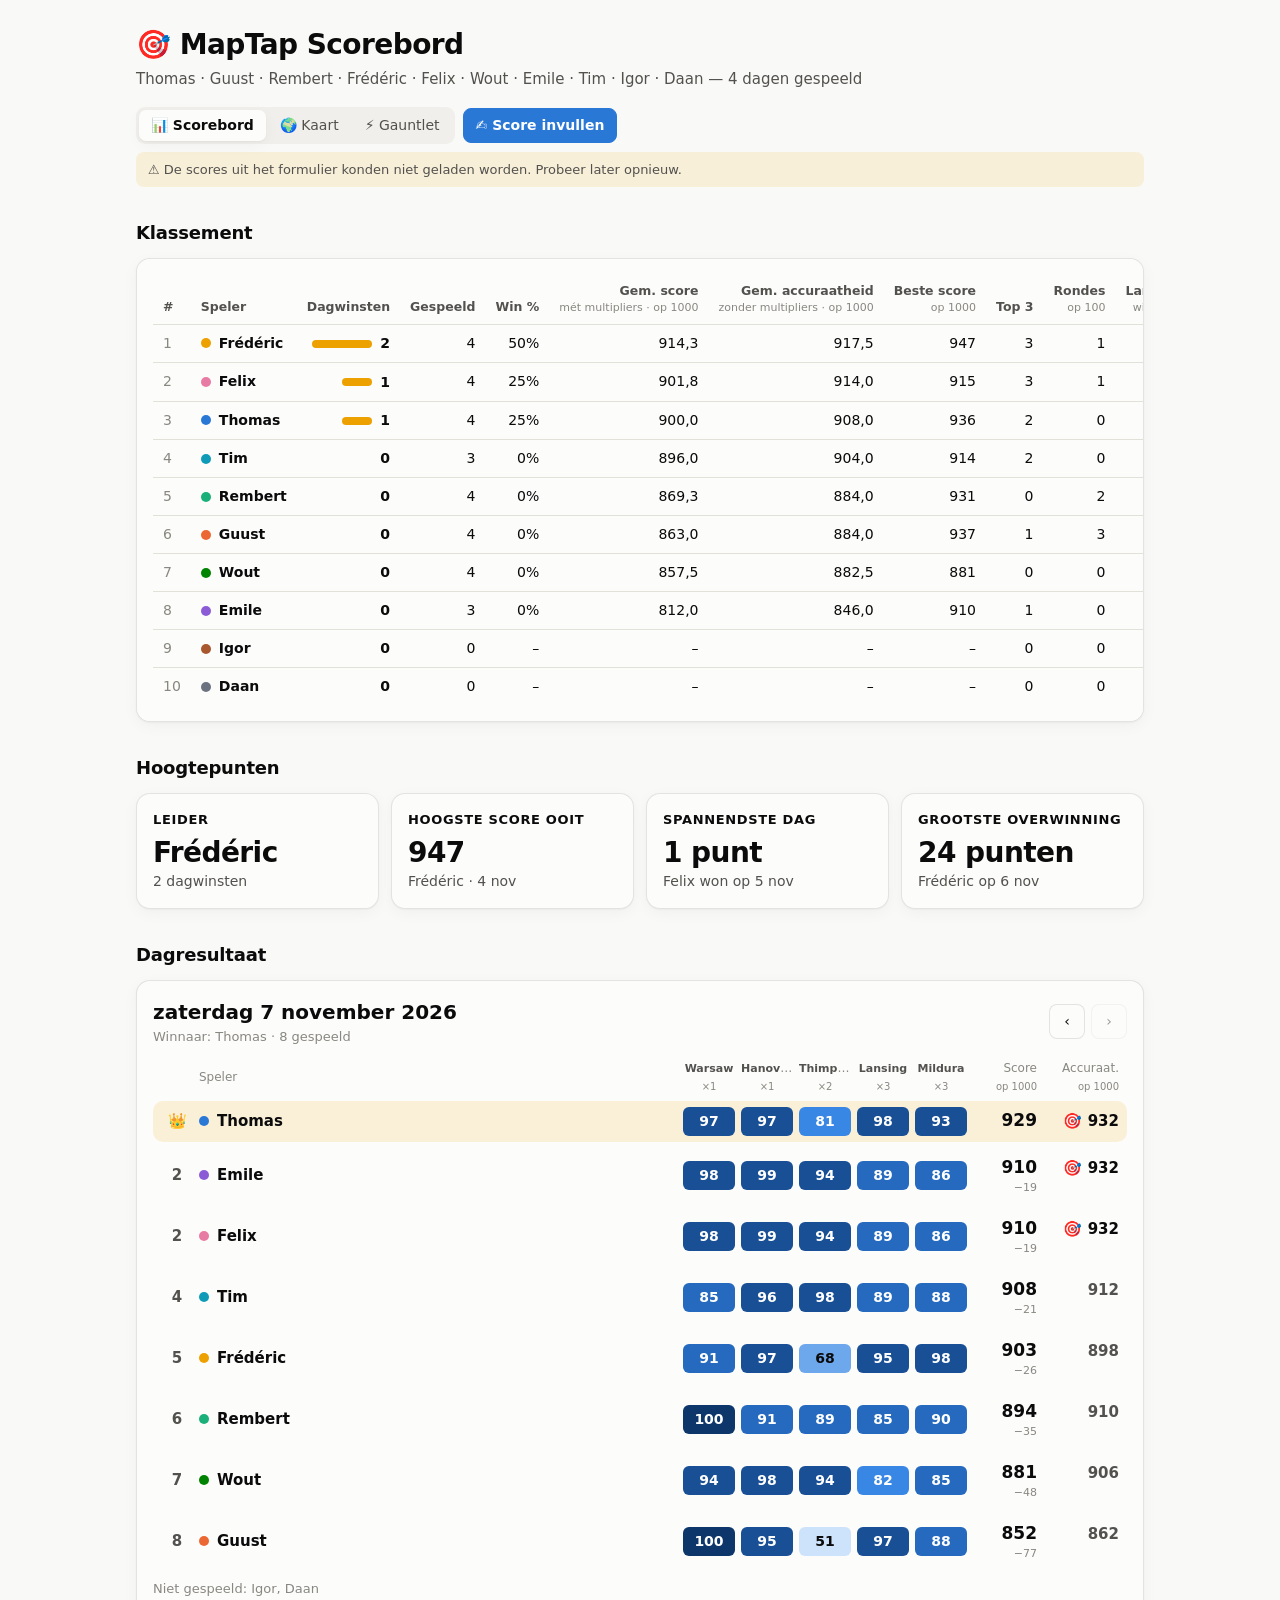
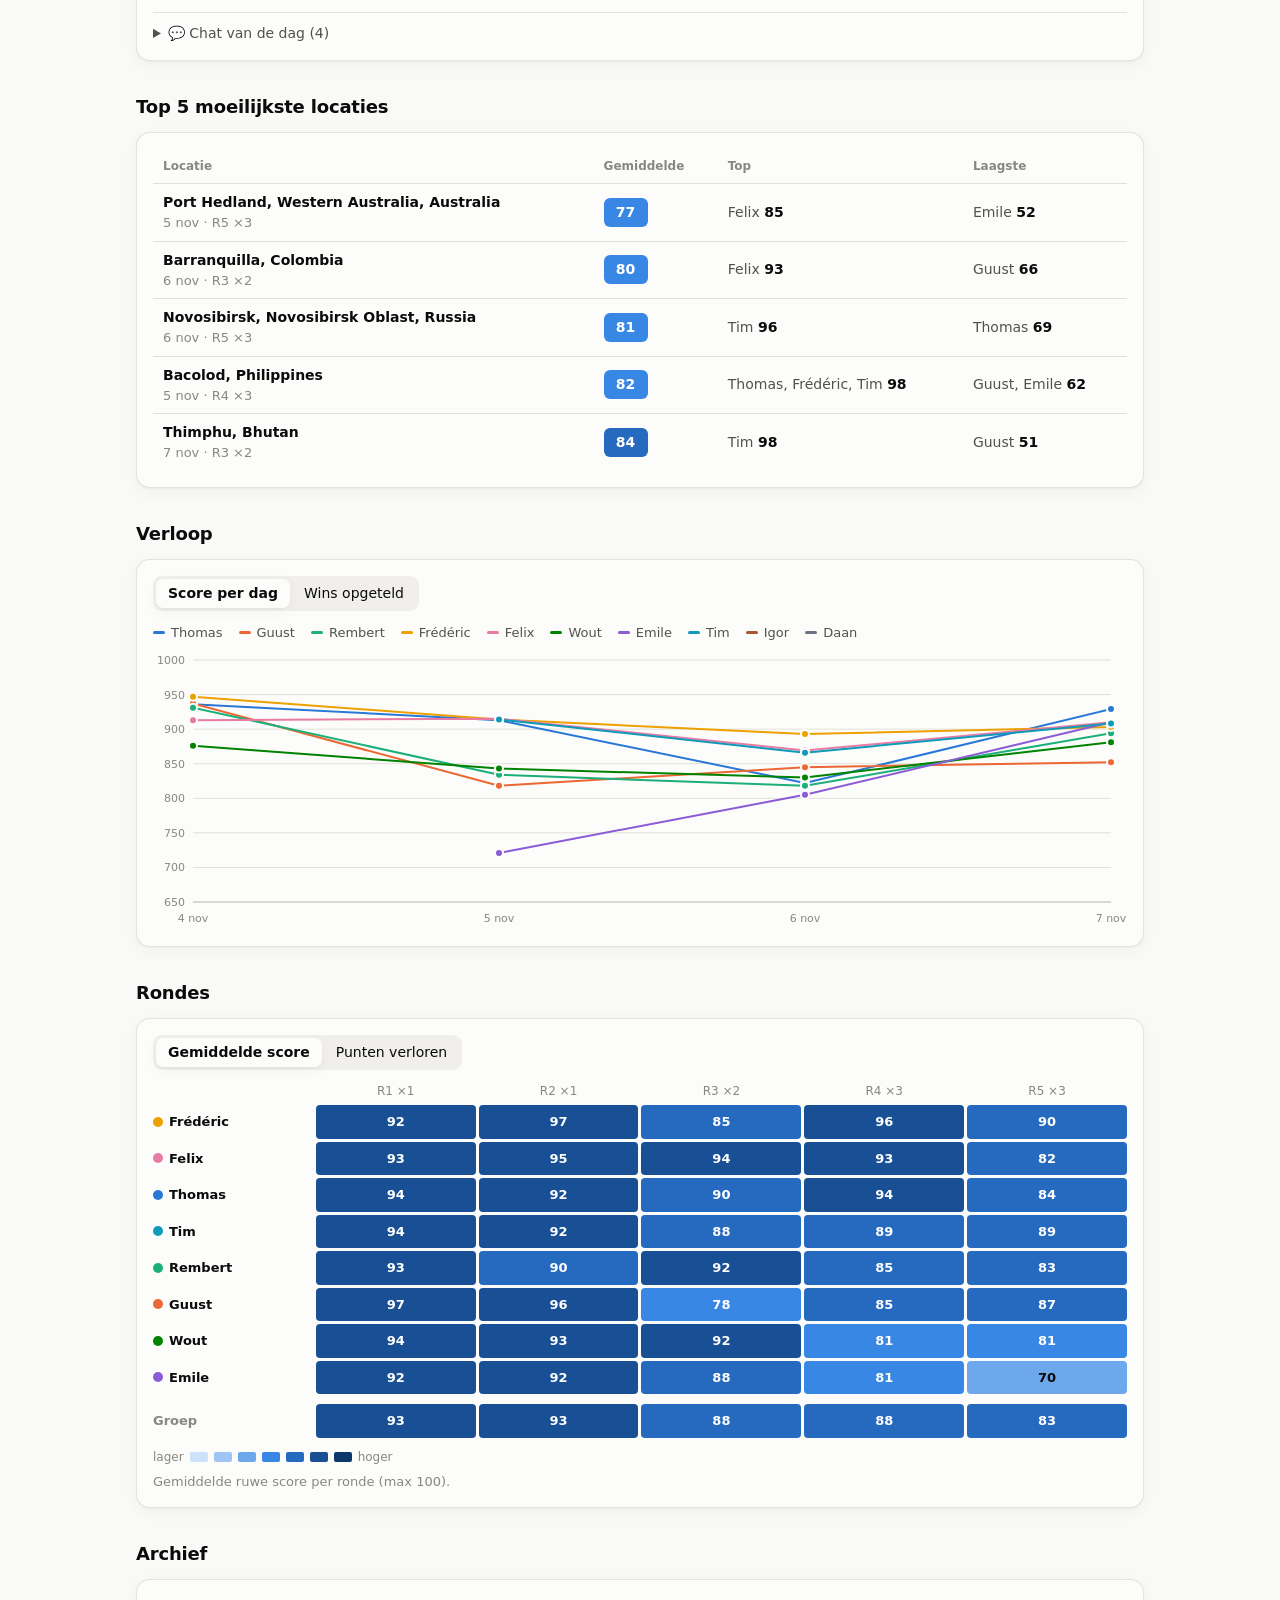
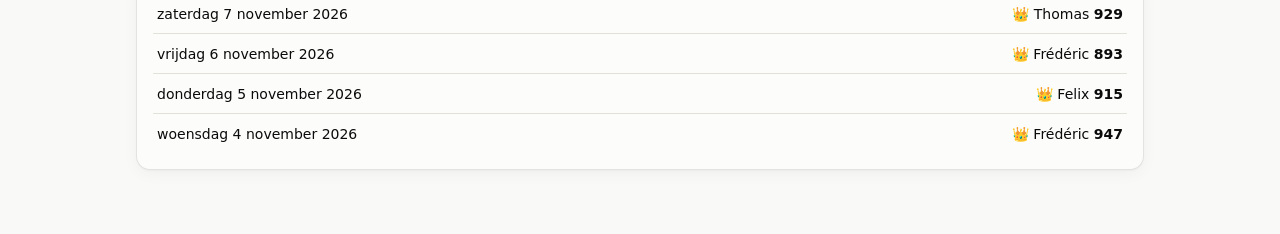
==== commit 7682ff37: "Gauntlet-zijcompetitie: aparte tab met klassement en dagresultaat Gauntlet-resultaten komen via hetz" ====
--- a/index.html
+++ b/index.html
@@ -5,7 +5,7 @@
   <meta name="viewport" content="width=device-width, initial-scale=1">
   <title>MapTap Scorebord</title>
   <link rel="icon" href="data:image/svg+xml,<svg xmlns='http://www.w3.org/2000/svg' viewBox='0 0 100 100'><text y='.9em' font-size='90'>🎯</text></svg>">
-  <link rel="stylesheet" href="assets/style.css?v=mwov0h63">
+  <link rel="stylesheet" href="assets/style.css?v=mwp32fn5">
 </head>
 <body>
   <div class="wrap">
@@ -18,6 +18,7 @@
         <nav class="tabs nav" aria-label="Pagina's">
           <a href="index.html" aria-current="page">📊 Scorebord</a>
           <a href="kaart.html">🌍 Kaart</a>
+          <a href="gauntlet.html">⚡ Gauntlet</a>
         </nav>
         <a class="btn primary-link" id="form-link" href="https://docs.google.com/forms/d/e/1FAIpQLSeYSUEAxbxAwryLA-4SiXtxM5MdXwAJ_mon7DEaT60UFioa7w/viewform" target="_blank" rel="noopener">✍️ Score invullen</a>
         <a class="btn" id="admin-link" href="beheer.html" hidden>✏️ Scores invoeren</a>
@@ -73,6 +74,6 @@
       <div class="card list" id="archive"></div>
     </section>
   </div>
-  <script type="module" src="assets/app.js?v=mwov0h63"></script>
+  <script type="module" src="assets/app.js?v=mwp32fn5"></script>
 </body>
 </html>
--- a/assets/style.css
+++ b/assets/style.css
@@ -220,3 +220,5 @@
 .btn.primary-link:hover { filter: brightness(1.08); background: var(--accent); }
 .sheet-notes { margin-top: 8px; font-size: 13px; color: var(--text-2); background: color-mix(in srgb, var(--gold) 12%, transparent); border-radius: 8px; padding: 8px 12px; display: grid; gap: 2px; }
 .bar-row.unq, .tooltip .r.unq { opacity: .5; }
+.g-table tr.winner td { background: color-mix(in srgb, var(--gold) 14%, transparent); }
+.g-table td:first-child { width: 32px; }
